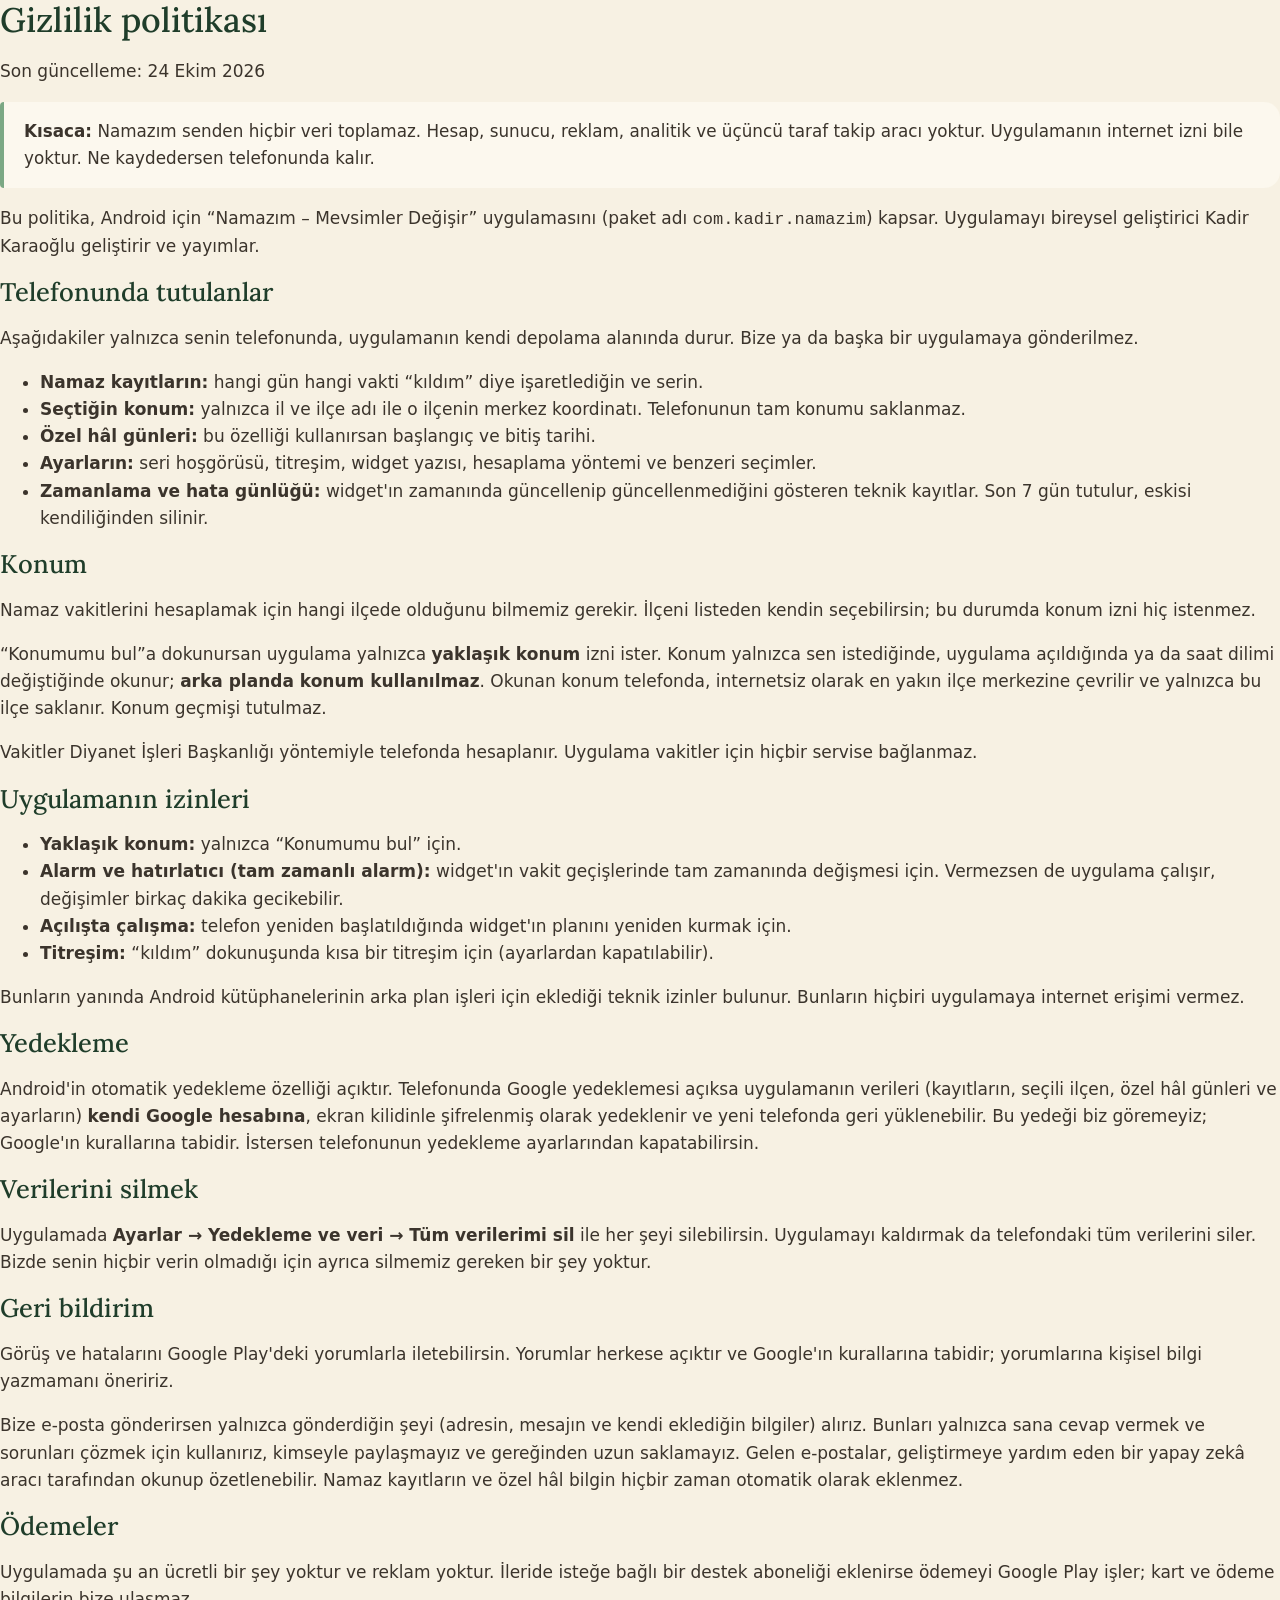
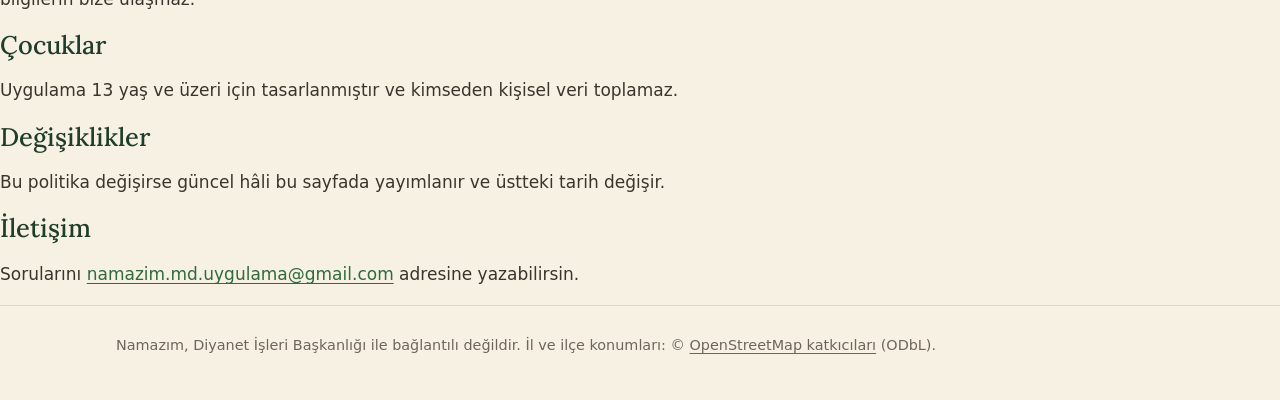
==== gizlilik.html @ 256fe3f1 "Namazım sitesi: tanıtım sayfası, gizlilik politikası ve ilçe listesi - index.html: uygulamanın tanıt" ====
<!doctype html>
<html lang="tr">
<head>
  <meta charset="utf-8">
  <meta name="viewport" content="width=device-width, initial-scale=1">
  <title>Namazım – Gizlilik politikası</title>
  <link rel="stylesheet" href="stil.css">
</head>
<body>

  <h1>Gizlilik politikası</h1>
  <p class="tarih">Son güncelleme: 24 Ekim 2026</p>

  <div class="ozet">
    <p><strong>Kısaca:</strong> Namazım senden hiçbir veri toplamaz. Hesap, sunucu, reklam, analitik ve üçüncü taraf takip aracı yoktur. Uygulamanın internet izni bile yoktur. Ne kaydedersen telefonunda kalır.</p>
  </div>

  <p>Bu politika, Android için “Namazım – Mevsimler Değişir” uygulamasını (paket adı <code>com.kadir.namazim</code>) kapsar. Uygulamayı bireysel geliştirici Kadir Karaoğlu geliştirir ve yayımlar.</p>

  <h2>Telefonunda tutulanlar</h2>
  <p>Aşağıdakiler yalnızca senin telefonunda, uygulamanın kendi depolama alanında durur. Bize ya da başka bir uygulamaya gönderilmez.</p>
  <ul>
    <li><strong>Namaz kayıtların:</strong> hangi gün hangi vakti “kıldım” diye işaretlediğin ve serin.</li>
    <li><strong>Seçtiğin konum:</strong> yalnızca il ve ilçe adı ile o ilçenin merkez koordinatı. Telefonunun tam konumu saklanmaz.</li>
    <li><strong>Özel hâl günleri:</strong> bu özelliği kullanırsan başlangıç ve bitiş tarihi.</li>
    <li><strong>Ayarların:</strong> seri hoşgörüsü, titreşim, widget yazısı, hesaplama yöntemi ve benzeri seçimler.</li>
    <li><strong>Zamanlama ve hata günlüğü:</strong> widget'ın zamanında güncellenip güncellenmediğini gösteren teknik kayıtlar. Son 7 gün tutulur, eskisi kendiliğinden silinir.</li>
  </ul>

  <h2>Konum</h2>
  <p>Namaz vakitlerini hesaplamak için hangi ilçede olduğunu bilmemiz gerekir. İlçeni listeden kendin seçebilirsin; bu durumda konum izni hiç istenmez.</p>
  <p>“Konumumu bul”a dokunursan uygulama yalnızca <strong>yaklaşık konum</strong> izni ister. Konum yalnızca sen istediğinde, uygulama açıldığında ya da saat dilimi değiştiğinde okunur; <strong>arka planda konum kullanılmaz</strong>. Okunan konum telefonda, internetsiz olarak en yakın ilçe merkezine çevrilir ve yalnızca bu ilçe saklanır. Konum geçmişi tutulmaz.</p>
  <p>Vakitler Diyanet İşleri Başkanlığı yöntemiyle telefonda hesaplanır. Uygulama vakitler için hiçbir servise bağlanmaz.</p>

  <h2>Uygulamanın izinleri</h2>
  <ul>
    <li><strong>Yaklaşık konum:</strong> yalnızca “Konumumu bul” için.</li>
    <li><strong>Alarm ve hatırlatıcı (tam zamanlı alarm):</strong> widget'ın vakit geçişlerinde tam zamanında değişmesi için. Vermezsen de uygulama çalışır, değişimler birkaç dakika gecikebilir.</li>
    <li><strong>Açılışta çalışma:</strong> telefon yeniden başlatıldığında widget'ın planını yeniden kurmak için.</li>
    <li><strong>Titreşim:</strong> “kıldım” dokunuşunda kısa bir titreşim için (ayarlardan kapatılabilir).</li>
  </ul>
  <p>Bunların yanında Android kütüphanelerinin arka plan işleri için eklediği teknik izinler bulunur. Bunların hiçbiri uygulamaya internet erişimi vermez.</p>

  <h2>Yedekleme</h2>
  <p>Android'in otomatik yedekleme özelliği açıktır. Telefonunda Google yedeklemesi açıksa uygulamanın verileri (kayıtların, seçili ilçen, özel hâl günleri ve ayarların) <strong>kendi Google hesabına</strong>, ekran kilidinle şifrelenmiş olarak yedeklenir ve yeni telefonda geri yüklenebilir. Bu yedeği biz göremeyiz; Google'ın kurallarına tabidir. İstersen telefonunun yedekleme ayarlarından kapatabilirsin.</p>

  <h2>Verilerini silmek</h2>
  <p>Uygulamada <strong>Ayarlar → Yedekleme ve veri → Tüm verilerimi sil</strong> ile her şeyi silebilirsin. Uygulamayı kaldırmak da telefondaki tüm verilerini siler. Bizde senin hiçbir verin olmadığı için ayrıca silmemiz gereken bir şey yoktur.</p>

  <h2>Geri bildirim</h2>
  <p>Görüş ve hatalarını Google Play'deki yorumlarla iletebilirsin. Yorumlar herkese açıktır ve Google'ın kurallarına tabidir; yorumlarına kişisel bilgi yazmamanı öneririz.</p>
  <p>Bize e-posta gönderirsen yalnızca gönderdiğin şeyi (adresin, mesajın ve kendi eklediğin bilgiler) alırız. Bunları yalnızca sana cevap vermek ve sorunları çözmek için kullanırız, kimseyle paylaşmayız ve gereğinden uzun saklamayız. Gelen e-postalar, geliştirmeye yardım eden bir yapay zekâ aracı tarafından okunup özetlenebilir. Namaz kayıtların ve özel hâl bilgin hiçbir zaman otomatik olarak eklenmez.</p>

  <h2>Ödemeler</h2>
  <p>Uygulamada şu an ücretli bir şey yoktur ve reklam yoktur. İleride isteğe bağlı bir destek aboneliği eklenirse ödemeyi Google Play işler; kart ve ödeme bilgilerin bize ulaşmaz.</p>

  <h2>Çocuklar</h2>
  <p>Uygulama 13 yaş ve üzeri için tasarlanmıştır ve kimseden kişisel veri toplamaz.</p>

  <h2>Değişiklikler</h2>
  <p>Bu politika değişirse güncel hâli bu sayfada yayımlanır ve üstteki tarih değişir.</p>

  <h2>İletişim</h2>
  <p>Sorularını <a href="mailto:namazim.md.uygulama@gmail.com">namazim.md.uygulama@gmail.com</a> adresine yazabilirsin.</p>
</main>
<footer class="alt"><div><p>Namazım, Diyanet İşleri Başkanlığı ile bağlantılı değildir. İl ve ilçe konumları: © <a href="https://www.openstreetmap.org/copyright">OpenStreetMap katkıcıları</a> (ODbL).</p></div></footer>
</body>
</html>
---- stil.css ----
@font-face {
  font-family: "Lora";
  src: url("yazi/lora.ttf") format("truetype");
  font-weight: 400 700;
  font-display: swap;
}

:root {
  --krem: #F7F1E3;
  --krem-acik: #FCF8EE;
  --yaprak: #2F6B3E;
  --orman: #1F3D2A;
  --cimen: #7BA884;
  --toprak: #3B342C;
  --kul: #6E655B;
  --cizgi: #E2D8C5;
  --damla: #6F9CC4;
  --gok: #E8EFE6;
}

* { box-sizing: border-box; }
html { -webkit-text-size-adjust: 100%; }
body {
  margin: 0;
  background: var(--krem);
  color: var(--toprak);
  font: 17px/1.6 system-ui, -apple-system, "Segoe UI", Roboto, sans-serif;
}
img { display: block; max-width: 100%; }
a { color: var(--yaprak); text-underline-offset: 3px; }
a:hover { color: var(--orman); }
:focus-visible { outline: 3px solid var(--yaprak); outline-offset: 3px; border-radius: 6px; }

h1, h2, h3 {
  font-family: Lora, Georgia, serif;
  font-weight: 500;
  color: var(--orman);
  line-height: 1.2;
  margin: 0;
}

/* Üst şerit */
.ust {
  max-width: 1080px;
  margin: 0 auto;
  padding: 20px 16px;
  display: flex;
  align-items: center;
  justify-content: space-between;
  gap: 16px;
}
.marka {
  display: inline-flex;
  align-items: center;
  gap: 8px;
  font-family: Lora, Georgia, serif;
  font-size: 1.35rem;
  color: var(--orman);
  text-decoration: none;
}
.marka svg { width: 28px; height: 28px; fill: var(--yaprak); }
.ust nav { display: flex; gap: 20px; font-size: 0.95rem; }
.ust nav a { color: var(--kul); text-decoration: none; }
.ust nav a:hover { color: var(--orman); text-decoration: underline; }

/* Yazı sayfaları (gizlilik, veri) */
.metin {
  max-width: 680px;
  margin: 0 auto;
  padding: 24px 16px 72px;
}
.metin h1 { font-size: clamp(2rem, 5vw, 2.6rem); margin-bottom: 8px; }
.metin h2 { font-size: 1.3rem; margin: 40px 0 8px; }
.metin .tarih { color: var(--kul); font-size: 0.95rem; margin: 0 0 28px; }
.metin ul { padding-inline-start: 22px; }
.metin li { margin: 6px 0; }
.ozet {
  background: var(--krem-acik);
  border-inline-start: 4px solid var(--cimen);
  border-radius: 4px 16px 16px 4px;
  padding: 16px 20px;
  font-size: 1.05rem;
}
.ozet p { margin: 0; }

.alt {
  border-top: 1px solid var(--cizgi);
  color: var(--kul);
  font-size: 0.9rem;
}
.alt div {
  max-width: 1080px;
  margin: 0 auto;
  padding: 24px 16px 40px;
}
.alt p { margin: 4px 0; }
.alt a { color: var(--kul); }
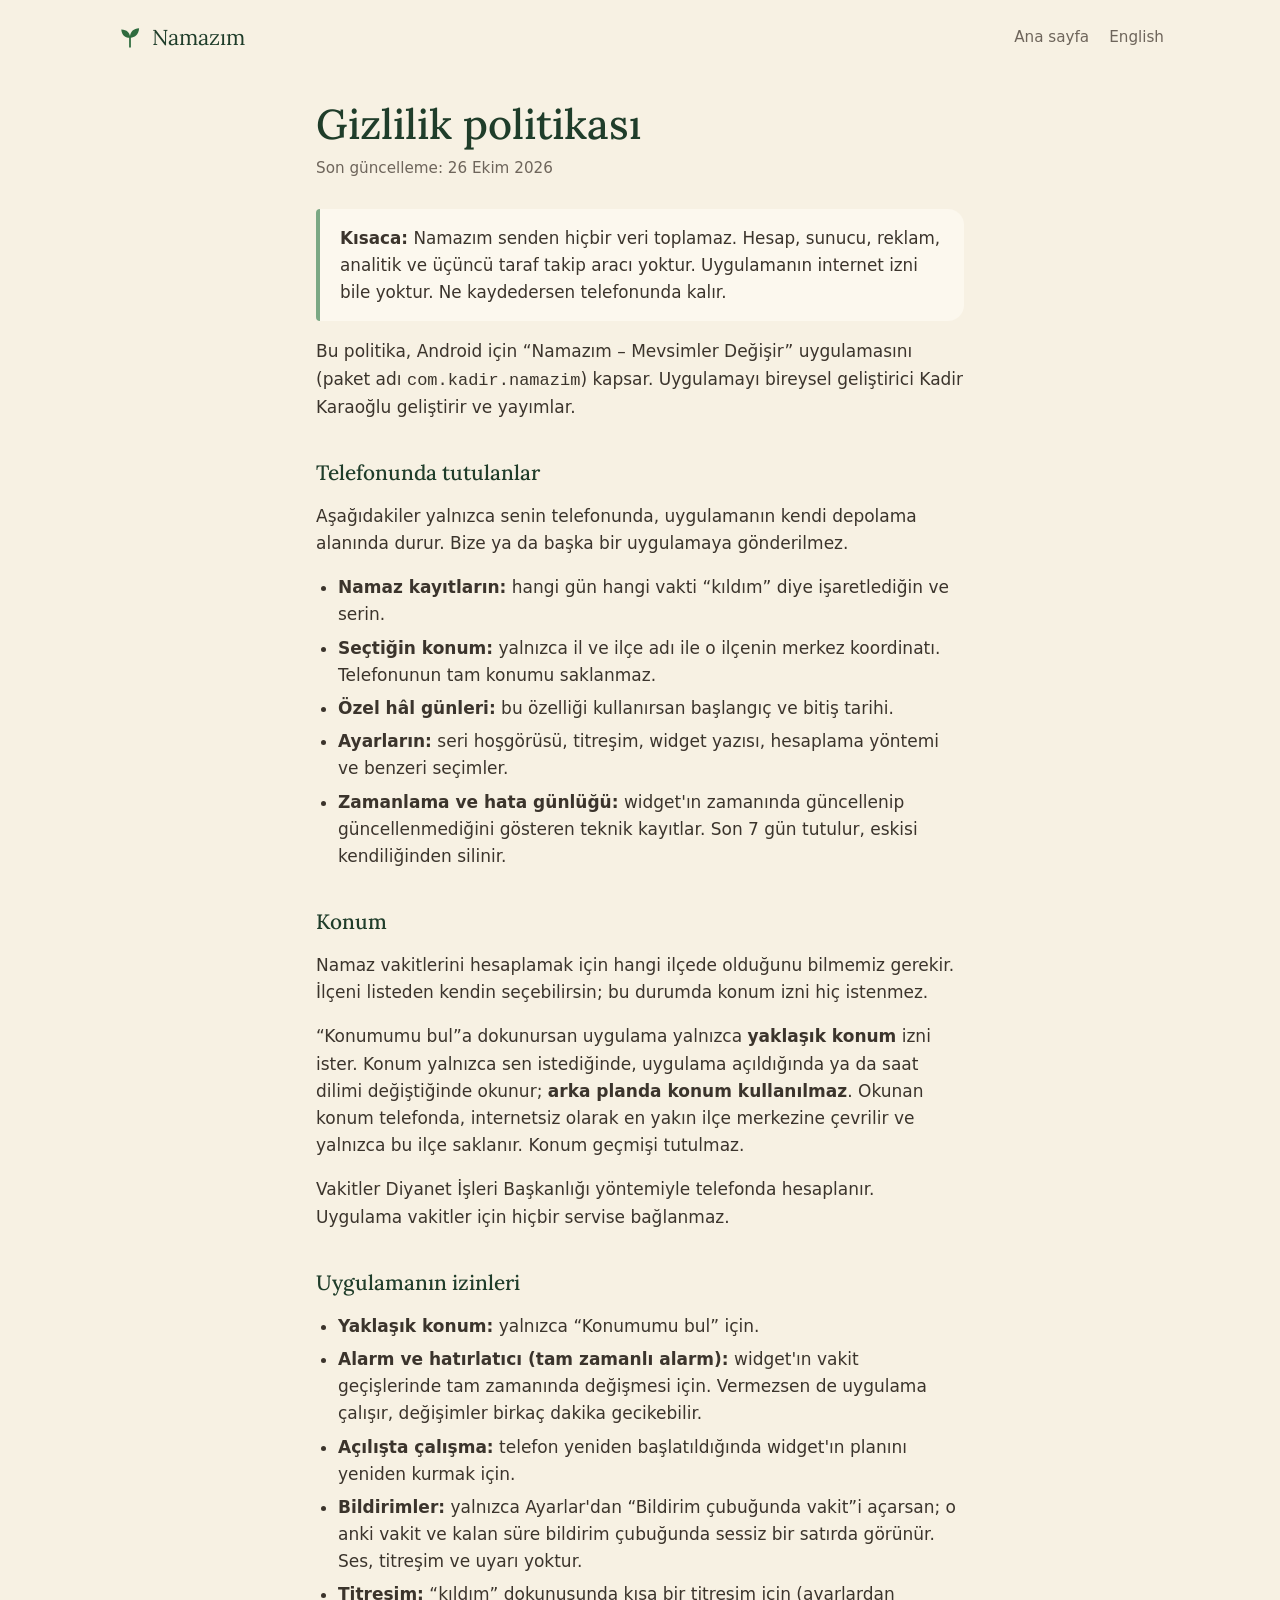
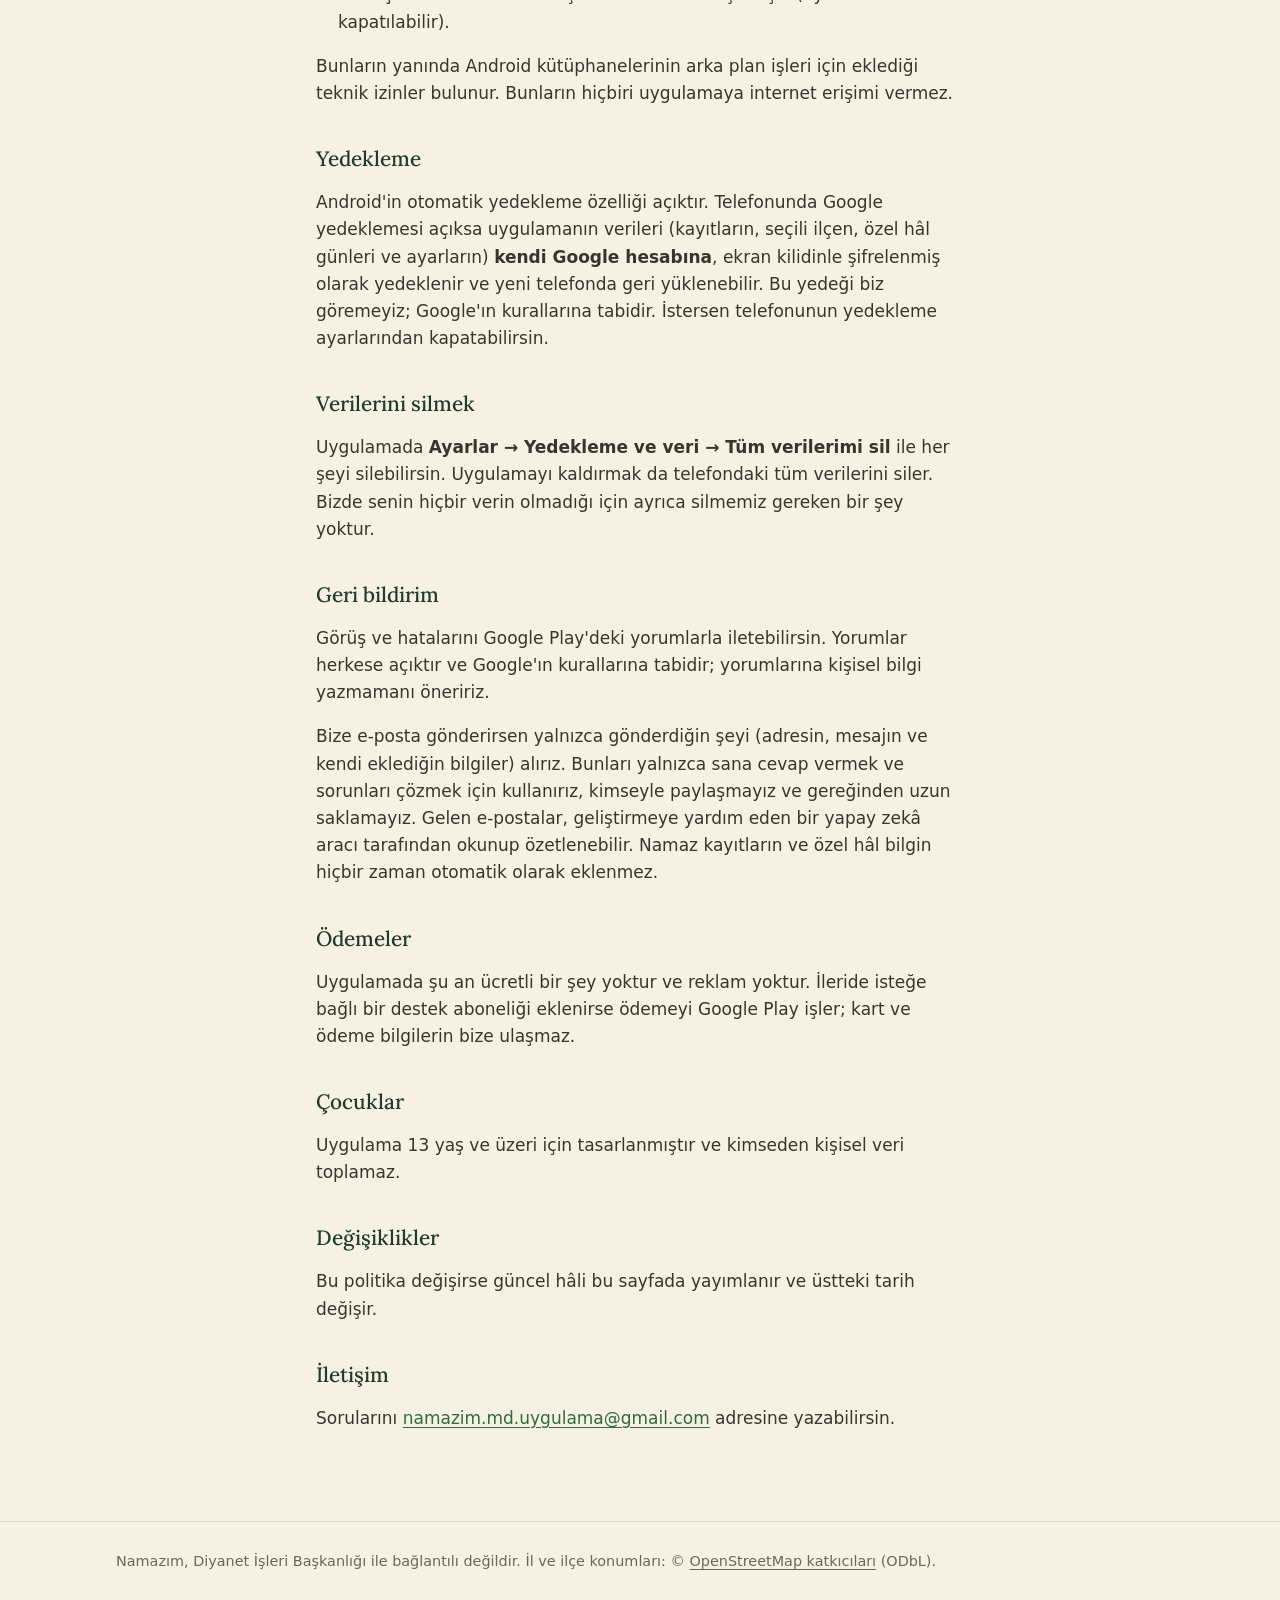
==== commit cdf96521: "Gizlilik sayfaları: üst şerit ve kenar boşluğu, bildirim izni - gizlilik.html / privacy.html: üst şe" ====
--- a/gizlilik.html
+++ b/gizlilik.html
@@ -7,9 +7,17 @@
   <link rel="stylesheet" href="stil.css">
 </head>
 <body>
+<svg width="0" height="0" style="position:absolute" aria-hidden="true">
+  <symbol id="fidan" viewBox="0 0 24 24"><path d="M11.25,21L11.25,12.6C9.2,12.6 5,11.4 4.5,5.5C9.6,5.6 11.6,8.5 12,11.2C12.5,7.6 15,4.6 19.8,4.5C19.6,10.4 15.4,12.4 12.75,12.6L12.75,21Z"/></symbol>
+</svg>
+<header class="ust">
+  <a class="marka" href="./"><svg aria-hidden="true"><use href="#fidan"/></svg>Namazım</a>
+  <nav aria-label="Sayfalar"><a href="./">Ana sayfa</a><a href="privacy.html" lang="en">English</a></nav>
+</header>
+<main class="metin">
 
   <h1>Gizlilik politikası</h1>
-  <p class="tarih">Son güncelleme: 24 Ekim 2026</p>
+  <p class="tarih">Son güncelleme: 26 Ekim 2026</p>
 
   <div class="ozet">
     <p><strong>Kısaca:</strong> Namazım senden hiçbir veri toplamaz. Hesap, sunucu, reklam, analitik ve üçüncü taraf takip aracı yoktur. Uygulamanın internet izni bile yoktur. Ne kaydedersen telefonunda kalır.</p>
@@ -37,6 +45,7 @@
     <li><strong>Yaklaşık konum:</strong> yalnızca “Konumumu bul” için.</li>
     <li><strong>Alarm ve hatırlatıcı (tam zamanlı alarm):</strong> widget'ın vakit geçişlerinde tam zamanında değişmesi için. Vermezsen de uygulama çalışır, değişimler birkaç dakika gecikebilir.</li>
     <li><strong>Açılışta çalışma:</strong> telefon yeniden başlatıldığında widget'ın planını yeniden kurmak için.</li>
+    <li><strong>Bildirimler:</strong> yalnızca Ayarlar'dan “Bildirim çubuğunda vakit”i açarsan; o anki vakit ve kalan süre bildirim çubuğunda sessiz bir satırda görünür. Ses, titreşim ve uyarı yoktur.</li>
     <li><strong>Titreşim:</strong> “kıldım” dokunuşunda kısa bir titreşim için (ayarlardan kapatılabilir).</li>
   </ul>
   <p>Bunların yanında Android kütüphanelerinin arka plan işleri için eklediği teknik izinler bulunur. Bunların hiçbiri uygulamaya internet erişimi vermez.</p>
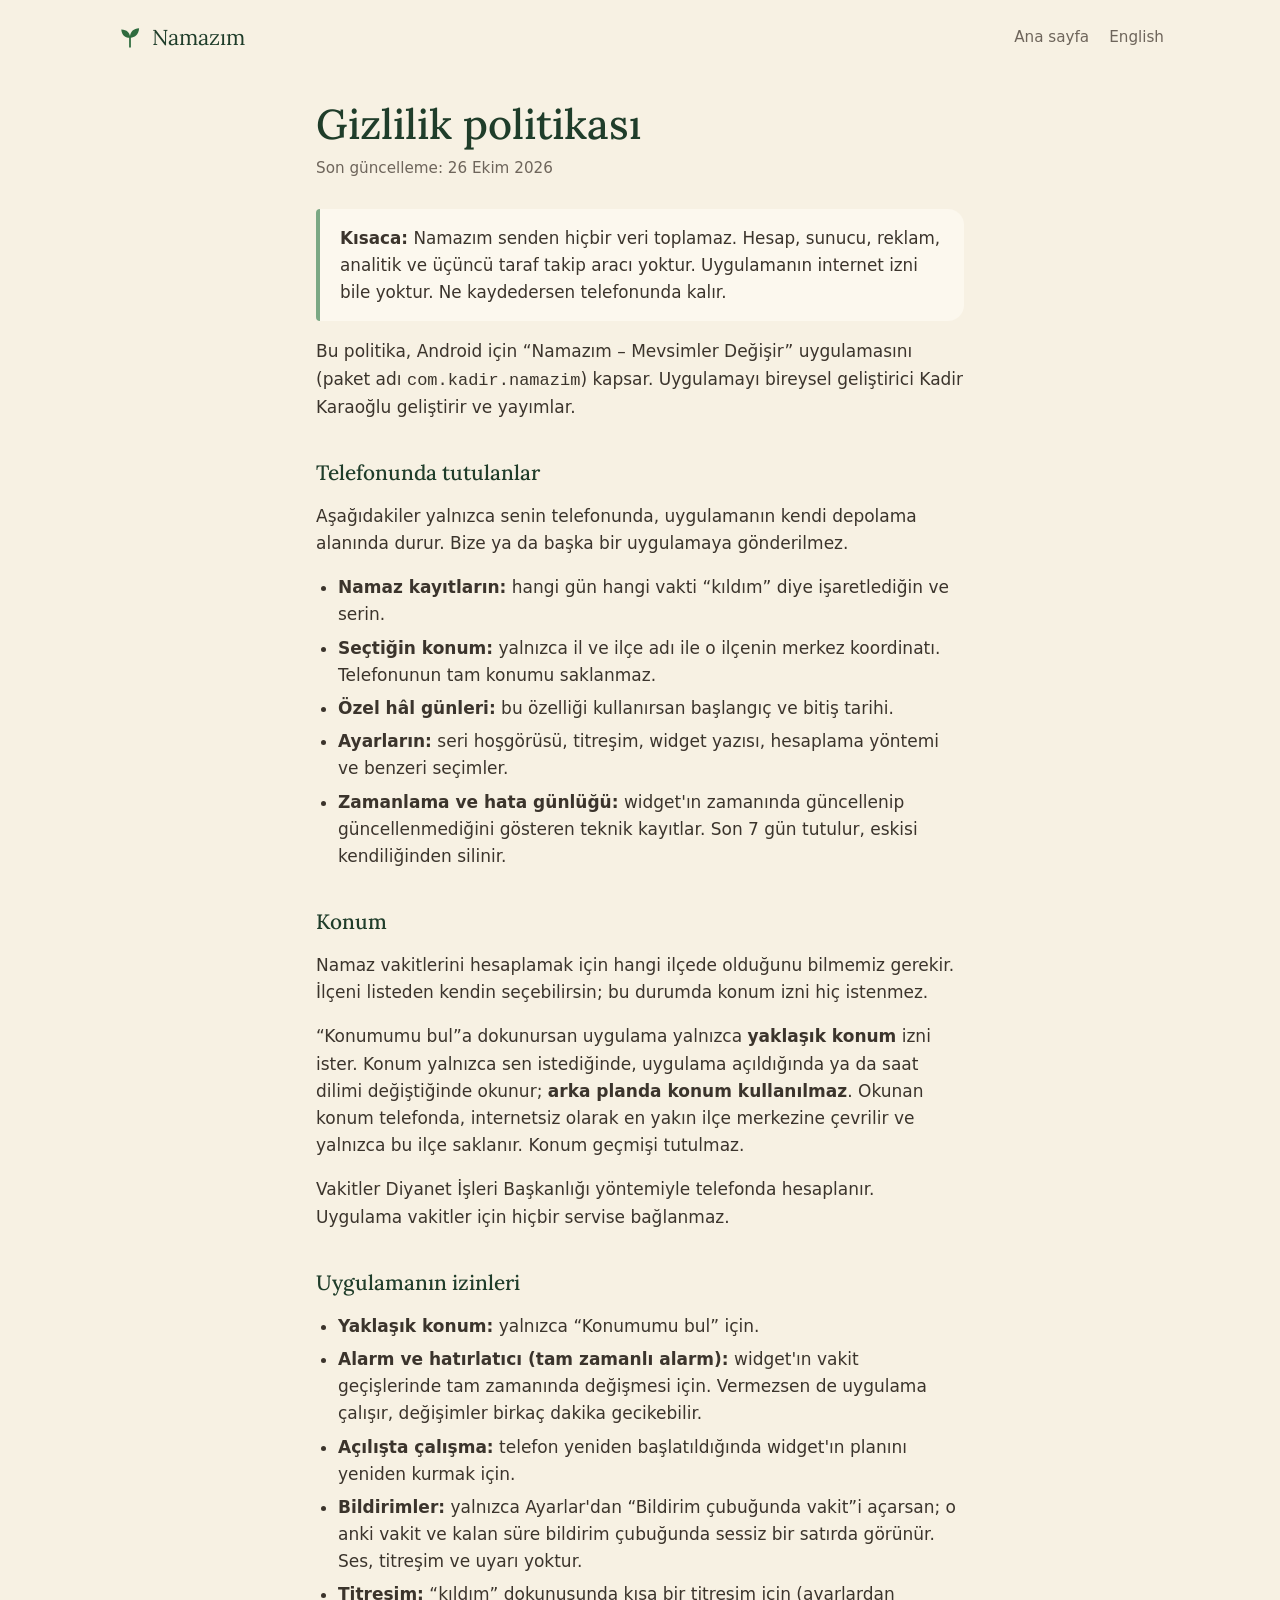
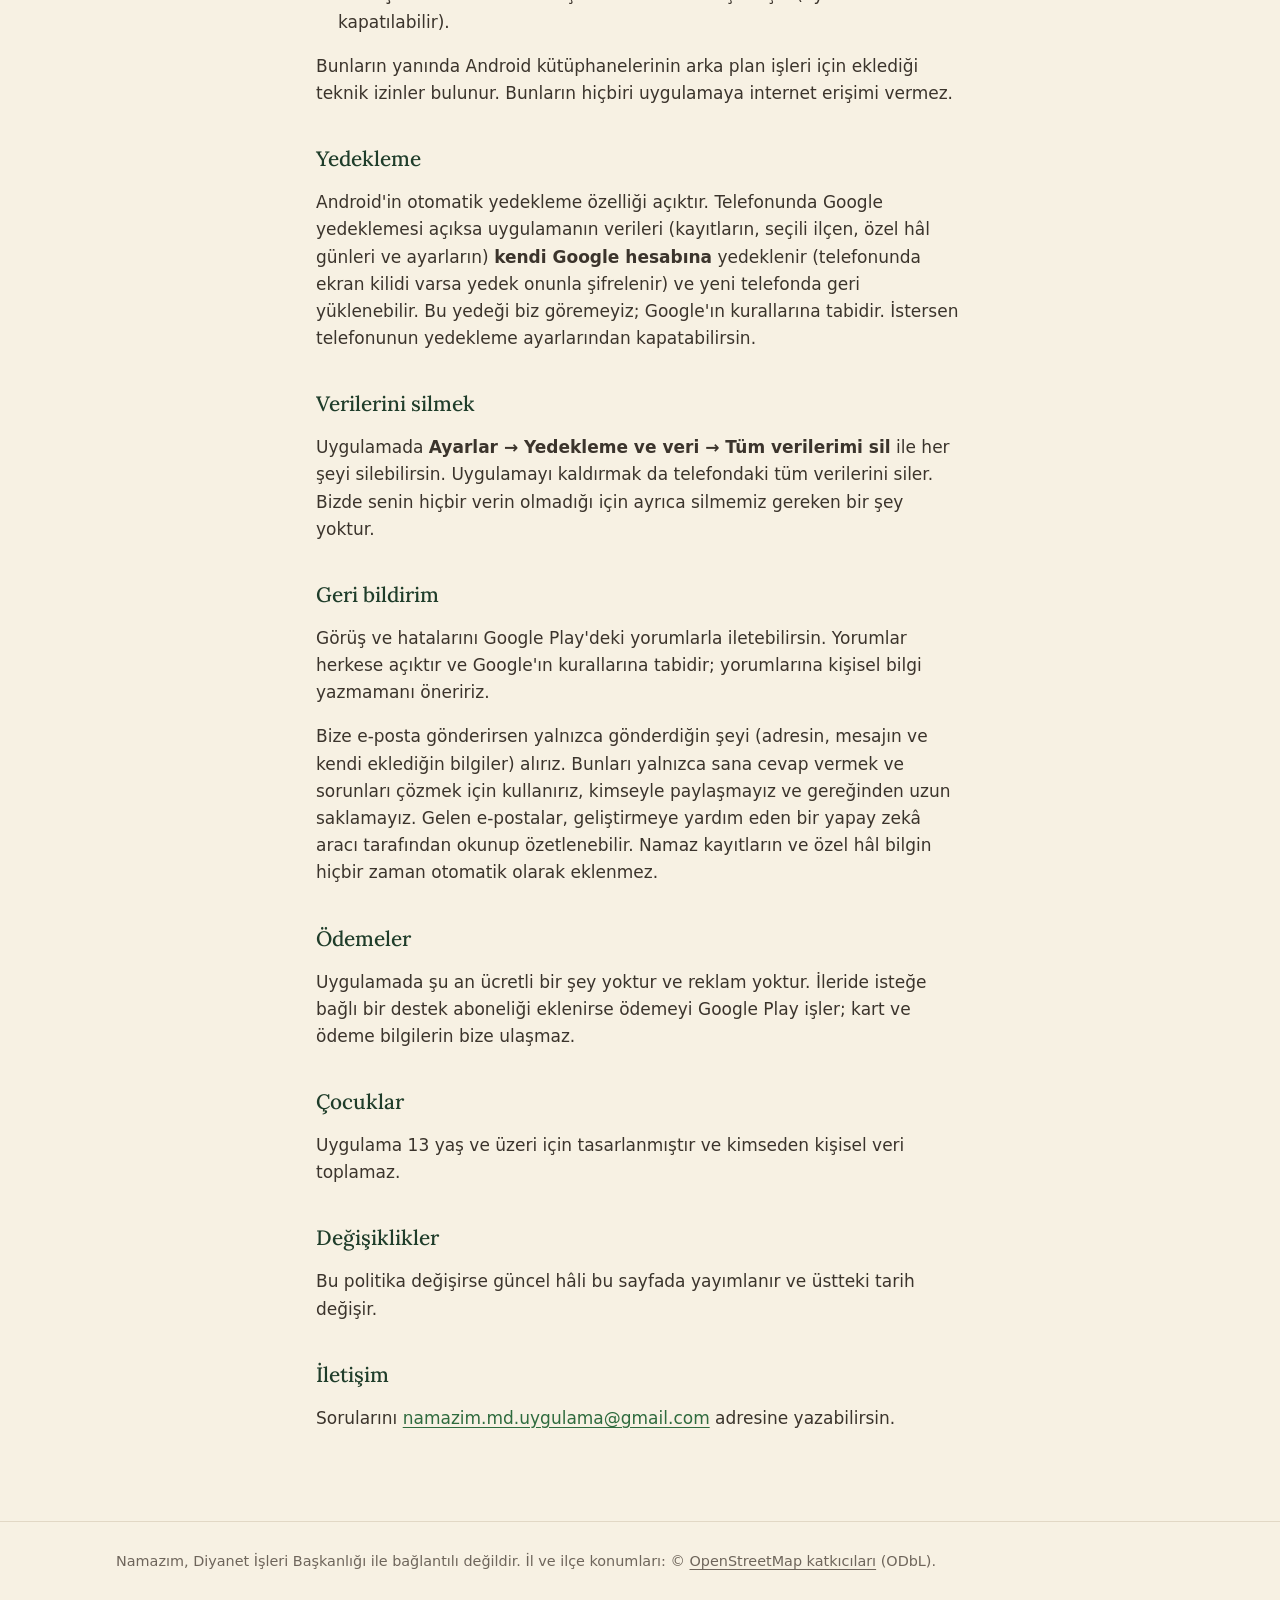
==== commit 00cdf639: "Gizlilik: yedek şifrelemesi yalnızca ekran kilidi varsa Android'in uçtan uca yedek şifrelemesi yalnı" ====
--- a/gizlilik.html
+++ b/gizlilik.html
@@ -51,7 +51,7 @@
   <p>Bunların yanında Android kütüphanelerinin arka plan işleri için eklediği teknik izinler bulunur. Bunların hiçbiri uygulamaya internet erişimi vermez.</p>
 
   <h2>Yedekleme</h2>
-  <p>Android'in otomatik yedekleme özelliği açıktır. Telefonunda Google yedeklemesi açıksa uygulamanın verileri (kayıtların, seçili ilçen, özel hâl günleri ve ayarların) <strong>kendi Google hesabına</strong>, ekran kilidinle şifrelenmiş olarak yedeklenir ve yeni telefonda geri yüklenebilir. Bu yedeği biz göremeyiz; Google'ın kurallarına tabidir. İstersen telefonunun yedekleme ayarlarından kapatabilirsin.</p>
+  <p>Android'in otomatik yedekleme özelliği açıktır. Telefonunda Google yedeklemesi açıksa uygulamanın verileri (kayıtların, seçili ilçen, özel hâl günleri ve ayarların) <strong>kendi Google hesabına</strong> yedeklenir (telefonunda ekran kilidi varsa yedek onunla şifrelenir) ve yeni telefonda geri yüklenebilir. Bu yedeği biz göremeyiz; Google'ın kurallarına tabidir. İstersen telefonunun yedekleme ayarlarından kapatabilirsin.</p>
 
   <h2>Verilerini silmek</h2>
   <p>Uygulamada <strong>Ayarlar → Yedekleme ve veri → Tüm verilerimi sil</strong> ile her şeyi silebilirsin. Uygulamayı kaldırmak da telefondaki tüm verilerini siler. Bizde senin hiçbir verin olmadığı için ayrıca silmemiz gereken bir şey yoktur.</p>
